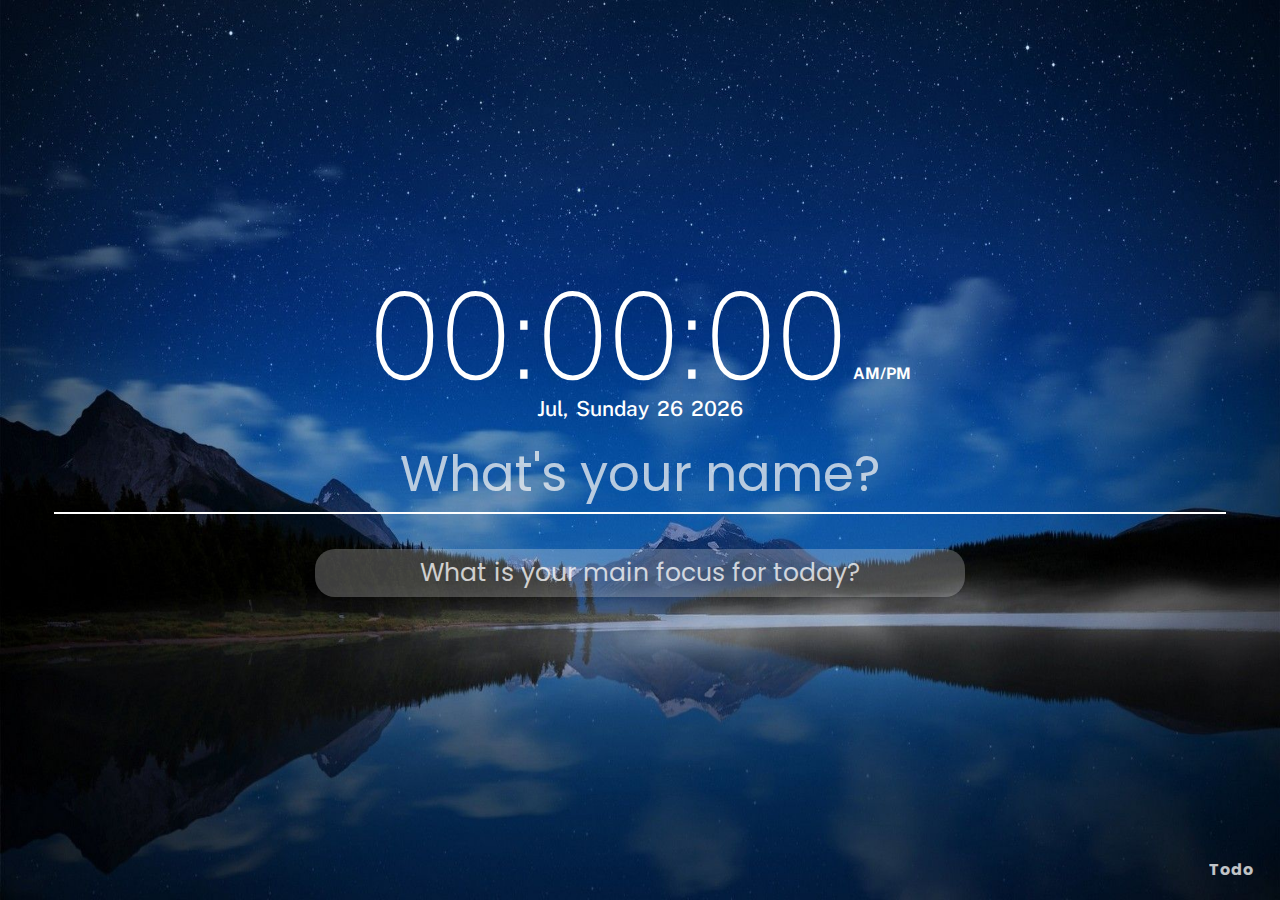
==== Momentum 2/index.html @ 0a2f4bf1 "Add files via upload" ====
<!DOCTYPE html>
<html>
<head>
    <meta charset='utf-8'>
    <meta http-equiv='X-UA-Compatible' content='IE=edge'>
    <title>Momentum App</title>
    <meta name='viewport' content='width=device-width, initial-scale=1'>

    <!-- GOOGLE FONT -->
    <link rel="preconnect" href="https://fonts.googleapis.com">
    <link rel="preconnect" href="https://fonts.gstatic.com" crossorigin>
    <link href="https://fonts.googleapis.com/css2?family=Barlow+Condensed:wght@200&family=Montserrat:wght@200&family=Oswald:wght@200&family=Poppins:wght@300&family=Public+Sans:wght@300&display=swap" rel="stylesheet">

    <!-- FONT AWESOME -->
    <script src="https://kit.fontawesome.com/8077b29d9a.js" crossorigin="anonymous"></script>

    <!-- ICONSCOUT/UNICONS -->
    <link rel="stylesheet" href="https://unicons.iconscout.com/release/v4.0.0/css/line.css">
    
    <!-- Bootstrap SCSS -->
    <link rel="stylesheet" href="./main.css">

    <!-- EXTERNAL CSS -->
    <link rel='stylesheet' type='text/css' media='screen' href='./styles.css'>

</head>
<body>

    <main>

        <div class="backgrounds-container">

            <img src="./assets/bg1.png" alt="" class="showing background">
            <img src="./assets/bg2.png" alt="" class="background">
            <img src="./assets/bg3.png" alt="" class="background">
            <img src="./assets/bg4.png" alt="" class="background">
            <img src="./assets/bg5.png" alt="" class="background">

        </div>
        <!-- Clock -->
        <div class="clock-container">
            
            <i class="fa-solid fa-ellipsis clock-menu-btn" id="active-menu"></i>
            <ul class="clock-menu" id="active-menu">
                <li class="menu-item" id="active-menu">
                    <span class="clock-format-text" id="active-menu">24-hour FORMAT</span>
                    <div class="switch-btn" id="active-menu" data-format="12"></div>
                </li>
            </ul>

            <div class="clock-inner">
            <span class="clock">00:00:00</span>
            <span class="period">AM/PM</span>
            </div>
            
            <div class="calendar">
                <span class="month-name">Month</span>,
                <span class="day-name">Day</span>
                <span class="day-number">00</span>
                <span class="year">0000</span>
            </div>
        </div>

        <!-- Name -->
        <form class="hidden name-container">
            <input type="text" placeholder="What's your name?">
        </form>

        <!-- Greet Div -->
        <div class="greet-container">
            <h1 class="greet"></h1>

            <!-- Reset Name -->
            <form class="hidden toggle-container visible" id="visible">
                <input type="button" id="toggle">
                <label for="toggle">
                    <i class="fa-solid fa-ellipsis toggle-btn"></i>
                </label>
            </form>
            <form class="hidden rename">
                <input type="submit" value="RENAME"/>
            </form>
            
        </div>

        <!-- Focus -->
        <div class="focus-container">
            <form class="focus-form">
                <input type="text" placeholder="What is your main focus for today?" class="focus-input">
            </form>
            <ul class="focus">
                <!-- li will be appended here -->
            </ul>
            <p class="praise">Awesome work!</p>
        </div>

        <!-- Quotes -->
        <div class="quote-container">
            <p class="quote-text">
                
            </p>
            <p class="quote-author"></p>
        </div>

        <!-- Weather -->
        <div class="weather-container">
            <div class="weather">
                <i class="uil uil-cloud-sun cloud"></i>
                <span class="temperature"></span>
            </div>

            <span class="location"></span>
            
        </div>

        <!-- ToDo -->
        <h4 class="todo-btn" data-bs-toggle="modal" data-bs-target="#exampleModal">Todo</h4>
  
        <!-- Modal for ToDo -->
        <div class="modal fade  modal-container" id="exampleModal" tabindex="-1" aria-labelledby="exampleModalLabel" aria-hidden="true">
            <div class="modal-dialog">
            <div class="modal-content">
                <div class="modal-header">
                <h1 class="modal-title" id="exampleModalLabel">My Todo List</h1>
                </div>
                <div class="modal-body">

                <div class="container">
                    <header>

                        <form class="input-section">
                            <input type="text" placeholder="Add a todo . . ." class="todo-input" />
                            <button class="add-btn">
                                <i class="fa-solid fa-plus"></i>
                            </button>

                            <div class="select">
                                <select name="todos" class="filter-todo">
                                    <option value="all">All</option>
                                    <option value="done">Done</option>
                                    <option value="pending">Pending</option>
                                </select>
                            </div>
                        </form>
                    </header>

                    <div class="todos-container">
                        <ul class="todos-list">

                        </ul>

                        <button class="delete-all-btn">
                            DELETE ALL
                        </button>
                    </div>
            
                    <div class="footer-border"></div> 

                    <div class="modal-footer">
                    <button type="button" data-bs-dismiss="modal">Close</button>
                    </div>

                </div>

                </div>
                
            </div>
            </div>
        </div>

    </main>

    <script src='./js/clock.js'></script>
    <script src='./js/background.js'></script>
    <script src='./js/greet.js'></script>
    <script src='./js/focus.js'></script>
    <script src='./js/quote.js'></script>
    <script src='./js/weather.js'></script>
    <script src='./js/todo.js'></script>

    <!-- JavaScript Bundle with Popper -->
    <script src="https://cdn.jsdelivr.net/npm/bootstrap@5.2.3/dist/js/bootstrap.bundle.min.js" integrity="sha384-kenU1KFdBIe4zVF0s0G1M5b4hcpxyD9F7jL+jjXkk+Q2h455rYXK/7HAuoJl+0I4" crossorigin="anonymous"></script>
    
</body>
</html>
---- Momentum 2/main.css ----
.fade {
    transition: opacity 0.15s linear;
  }
  @media (prefers-reduced-motion: reduce) {
    .fade {
      transition: none;
    }
  }
  .fade:not(.show) {
    opacity: 0;
  }
  
  .modal {
    --bs-modal-zindex: 1055;
    --bs-modal-width: 750px;
    --bs-modal-padding: 1rem;
    --bs-modal-margin: 0.5rem;
    --bs-modal-color: ;
    --bs-modal-bg: #fff;
    --bs-modal-border-color: var(--bs-border-color-translucent);
    --bs-modal-border-width: 1px;
    --bs-modal-border-radius: 0.5rem;
    --bs-modal-box-shadow: 0 0.125rem 0.25rem rgba(0, 0, 0, 0.075);
    --bs-modal-inner-border-radius: calc(0.5rem - 1px);
    --bs-modal-header-padding-x: 1rem;
    --bs-modal-header-padding-y: 1rem;
    --bs-modal-header-padding: 1rem 1rem;
    --bs-modal-header-border-color: var(--bs-border-color);
    --bs-modal-header-border-width: 1px;
    --bs-modal-footer-gap: 0.5rem;
    --bs-modal-footer-bg: ;
    --bs-modal-footer-border-color: var(--bs-border-color);
    --bs-modal-footer-border-width: 1px;
    position: fixed;
    top: 0;
    left: 0;
    z-index: var(--bs-modal-zindex);
    display: none;
    width: 100%;
    height: 100%;
    overflow-x: hidden;
    overflow-y: auto;
    outline: 0;
  }
  
  .modal-dialog {
    position: relative;
    width: auto;
    margin: var(--bs-modal-margin);
    pointer-events: none;
  }
  .modal.fade .modal-dialog {
    transition: transform 0.3s ease-out;
    transform: translate(0, -50px);
  }
  @media (prefers-reduced-motion: reduce) {
    .modal.fade .modal-dialog {
      transition: none;
    }
  }
  .modal.show .modal-dialog {
    transform: none;
  }
  .modal.modal-static .modal-dialog {
    transform: scale(1.02);
  }
  
  .modal-dialog-scrollable {
    height: calc(100% - var(--bs-modal-margin) * 2);
  }
  .modal-dialog-scrollable .modal-content {
    max-height: 100%;
    overflow: hidden;
  }
  .modal-dialog-scrollable .modal-body {
    overflow-y: auto;
  }
  
  .modal-dialog-centered {
    display: flex;
    align-items: center;
    min-height: calc(100% - var(--bs-modal-margin) * 2);
  }
  
  .modal-content {
    position: relative;
    display: flex;
    flex-direction: column;
    width: 100%;
    color: var(--bs-modal-color);
    pointer-events: auto;
    background-color: var(--bs-modal-bg);
    background-clip: padding-box;
    border: var(--bs-modal-border-width) solid var(--bs-modal-border-color);
    border-radius: var(--bs-modal-border-radius);
    outline: 0;
  }
  
  .modal-backdrop {
    --bs-backdrop-zindex: 1050;
    --bs-backdrop-bg: #000;
    --bs-backdrop-opacity: 0.5;
    position: fixed;
    top: 0;
    left: 0;
    z-index: var(--bs-backdrop-zindex);
    width: 100vw;
    height: 100vh;
    background-color: var(--bs-backdrop-bg);
  }
  .modal-backdrop.fade {
    opacity: 0;
  }
  .modal-backdrop.show {
    opacity: var(--bs-backdrop-opacity);
  }
  
  .modal-footer > * {
    margin: calc(var(--bs-modal-footer-gap) * 0.5);
  }
  
  @media (min-width: 576px) {
    .modal {
      --bs-modal-margin: 1.75rem;
      --bs-modal-box-shadow: 0 0.5rem 1rem rgba(0, 0, 0, 0.15);
    }
    .modal-dialog {
      max-width: var(--bs-modal-width);
      margin-right: auto;
      margin-left: auto;
    }
    .modal-sm {
      --bs-modal-width: 300px;
    }
  }
  @media (min-width: 992px) {
    .modal-lg,
  .modal-xl {
      --bs-modal-width: 800px;
    }
  }
  @media (min-width: 1200px) {
    .modal-xl {
      --bs-modal-width: 1140px;
    }
  }
  .modal-fullscreen {
    width: 100vw;
    max-width: none;
    height: 100%;
    margin: 0;
  }
  .modal-fullscreen .modal-content {
    height: 100%;
    border: 0;
    border-radius: 0;
  }
  .modal-fullscreen .modal-header,
  .modal-fullscreen .modal-footer {
    border-radius: 0;
  }
  .modal-fullscreen .modal-body {
    overflow-y: auto;
  }
  
  @media (max-width: 575.98px) {
    .modal-fullscreen-sm-down {
      width: 100vw;
      max-width: none;
      height: 100%;
      margin: 0;
    }
    .modal-fullscreen-sm-down .modal-content {
      height: 100%;
      border: 0;
      border-radius: 0;
    }
    .modal-fullscreen-sm-down .modal-header,
  .modal-fullscreen-sm-down .modal-footer {
      border-radius: 0;
    }
    .modal-fullscreen-sm-down .modal-body {
      overflow-y: auto;
    }
  }
  @media (max-width: 767.98px) {
    .modal-fullscreen-md-down {
      width: 100vw;
      max-width: none;
      height: 100%;
      margin: 0;
    }
    .modal-fullscreen-md-down .modal-content {
      height: 100%;
      border: 0;
      border-radius: 0;
    }
    .modal-fullscreen-md-down .modal-header,
  .modal-fullscreen-md-down .modal-footer {
      border-radius: 0;
    }
    .modal-fullscreen-md-down .modal-body {
      overflow-y: auto;
    }
  }
  @media (max-width: 991.98px) {
    .modal-fullscreen-lg-down {
      width: 100vw;
      max-width: none;
      height: 100%;
      margin: 0;
    }
    .modal-fullscreen-lg-down .modal-content {
      height: 100%;
      border: 0;
      border-radius: 0;
    }
    .modal-fullscreen-lg-down .modal-header,
  .modal-fullscreen-lg-down .modal-footer {
      border-radius: 0;
    }
    .modal-fullscreen-lg-down .modal-body {
      overflow-y: auto;
    }
  }
  @media (max-width: 1199.98px) {
    .modal-fullscreen-xl-down {
      width: 100vw;
      max-width: none;
      height: 100%;
      margin: 0;
    }
    .modal-fullscreen-xl-down .modal-content {
      height: 100%;
      border: 0;
      border-radius: 0;
    }
    .modal-fullscreen-xl-down .modal-header,
  .modal-fullscreen-xl-down .modal-footer {
      border-radius: 0;
    }
    .modal-fullscreen-xl-down .modal-body {
      overflow-y: auto;
    }
  }
  @media (max-width: 1399.98px) {
    .modal-fullscreen-xxl-down {
      width: 100vw;
      max-width: none;
      height: 100%;
      margin: 0;
    }
    .modal-fullscreen-xxl-down .modal-content {
      height: 100%;
      border: 0;
      border-radius: 0;
    }
    .modal-fullscreen-xxl-down .modal-header,
  .modal-fullscreen-xxl-down .modal-footer {
      border-radius: 0;
    }
    .modal-fullscreen-xxl-down .modal-body {
      overflow-y: auto;
    }
  }
---- Momentum 2/styles.css ----
* {
    margin: 0;
    padding: 0;
    box-sizing: border-box;
}

/* //HIDDEN ELEMENTS */

.hidden {
    display: none;
}

.greet, .praise {
    opacity: 0;
    visibility: hidden;
}

.visibility {
    transition: 0.3s ease;
    transition-delay: 320ms;
    opacity: 1;
    visibility: visible;
}

/* //BODY */

body {
    color: white;
    font-family: 'Public Sans', sans-serif;
    font-weight: lighter;
    width: 100%;
    height: 100%;
}

/* //BACKGROUND */

.backgrounds-container {
    position: absolute;
    width: 100%;
    height: 100%;
    z-index: -1;
}

.background {
    position: absolute;
    width: 100%;
    height: 100%;
    background-size: contain;
    opacity: 0;
    transition: opacity 1s ease-in-out;
}

.showing {
    opacity: 1;
    z-index: -1;
    transition: none;
}

/* //MAIN DIV */

main {
    display: flex;
    flex-direction: column;
    justify-content: center;
    align-items: center;
    height: 100vh;
}

.clock-container {
    position: relative;
    color: white;
    display: flex;
    flex-direction: column;
    justify-content: center;
    align-items: center;
}

.clock-container:hover .clock-menu-btn{
    transition: 0.3s ease;
    opacity: 1;
}

.clock {
    color: white;
    font-size: 120px;
    letter-spacing: 3px;
}

.calendar {
    display: flex;
    justify-self: center;
    align-items: center;
    font-size: 1.3rem;
    font-weight: 500;
    margin-bottom: 5px;
    transform: translateY(-10px);
}

.day-name, .day-number, .year {
    margin-left: 8px;
}

.period {
    font-weight: bold;
}

.clock-menu-btn {
    color: white;
    position: absolute;
    top: -10px;
    right: 0;
    font-size: 20px;
    cursor: pointer;
    opacity: 0;
    border-radius: 25px;
}

.clock-menu-btn:hover {
    outline: 2px solid white;
    outline-offset: 4px;
    transition: 0.2s;
}

.clock-menu {
    font-weight: bold;
    position: absolute;
    top: -15px;
    right: 28px;
    z-index: 1;
    list-style: none;
    background-color: rgba(255, 255, 255, 0.4);
    color: rgba(255, 255, 255, 0.8);
    padding: 6.5px 20px;
    border-radius: 5px;
    box-shadow: 0 5px 25px rgba(0, 0, 0, 0.5);
    visibility: hidden;
    opacity: 0;
    transition: 0.3s ease;
}

.clock-menu.active {
    visibility: visible;
    opacity: 1;
}

.menu-item {
    display: flex;
    justify-content: center;
    align-items: center;
}

.clock-format-text {
    color: #fff;
    font-size: 14px;
    margin-right: 20px;
}

.switch-btn {
    width: 35px;
    height: 15px;
    background: #485470;
    border-radius: 75px;
    box-shadow: inset 2px 2px 4px rgba(255, 255, 255, 0.1),
                inset -2px -2px 4px rgba(0, 0, 0, 0.2);
    cursor: pointer;
    display: flex;
    justify-content: center;
    align-items: center;
}

.switch-btn::before {
    content: '';
    position: absolute;
    width: 14px;
    height: 14px;
    background-color: #ff5e9a;
    border-radius: 50%;
    box-shadow: 0 5px 25px #ff5e9a;
    transform: translateX(-10px);
    transition: 0.3s ease;
    transition-property: background, transform ;
}

.switch-btn.active::before {
    background-color: #0bff8d;
    box-shadow: 0 5px 25px #0bff8d;
    transform: translateX(10px);
}

/* ---------------------- */

.name-container > input {
    border-top: hidden;
    border-left: hidden;
    border-right: hidden;

    border-bottom: 2px solid white;

    /* To extend border length */
    padding: 0 100px; 

    font-size: 50px;
    background-color: transparent;
    text-align: center;
    color: white;
    font-family: 'Poppins', sans-serif;
    margin-bottom: 10px;
    
}

.name-container > input:focus {
    outline: none;
}

.name-container > input::placeholder {
    color: rgba(245, 245, 245, 0.867);
    opacity: 85%;
    font-family: 'Poppins', sans-serif;
    font-size: 50px;
}

/* //GREETING */
.greet-container {
    display: flex;
    justify-content: center;
    align-items: center;
}

.greet {
    margin: 0 0 20px;
    font-family: 'Public Sans', sans-serif;
    font-weight: lighter;
    letter-spacing: 1px;
    font-size: 45px;
    color: white;
}

.toggle-container {
    cursor: pointer;
    transition: 0.3s ease;
    opacity: 0;
    transform:translate(-12px,-16px);
}

.greet-container:hover .toggle-container {
    opacity: 1;
}

/* //TOGGLE-MENU */
#toggle + label i {
    cursor: pointer;
    color: white;
    font-size: 20px;
    border-radius: 25px;
    margin-bottom: 15px;
    margin-left: 15px;
}
  
#toggle[type="button"] {
    display: none;
}

#toggle + label:hover i {
    outline: 2px solid white;
    outline-offset: 4px;
    transition: 0.2s;
}

/* //RENAME */
  
.rename {
    transform: translateX(-10px);
    height: 30px;
    margin-bottom: 20px;
}
  
.rename input {
    font-size: 13px;
    border-radius: 25px;
    background-color: rgba(255, 255, 255, 0.2);
    color: white;
    font-weight: bold;
    letter-spacing: 1.5px;
    border: none;
    padding: 5px 20px;
    margin: 5px 0px;
}
  
.rename input:hover {
    cursor: pointer;
    background-color: rgba(255, 255, 255, 0.4);
    color: rgba(255, 255, 255, 0.8);
    transition: 0.3s;
}

/* //FOCUS */
.focus-container {
    display: flex;
    flex-direction: column;
    justify-content: center;
    align-items: center;
}

.focus-form input {
    margin-top: 5px;
    border: none;
    border-radius: 20px;
    color: white;
    width: 650px;
    font-family: 'Poppins', sans-serif;
    text-align: center;
    font-size: 25px;
    padding: 5px 0;
    background-color: rgba(255, 255, 255, 0.24);    
}

.focus-form input::placeholder {
    opacity: 75%;
    color: white;
}

.focus-form > input:focus {
    outline: none;
}

.focus::-webkit-scrollbar {
    display: none;
}

.focus li {
    padding-top: 0.5rem;
    display: flex;
    justify-content: center;
    list-style: none;
}
  
.focus input[type="checkbox"] {
    transform: translateY(3px);
    width: 18px;

    transition: 0.3s ease;
    opacity: 0;
}
  
.focus input[type="checkbox"]:hover {
    opacity: 1;
    cursor: pointer;
}
  
input:checked + label {
    text-decoration: line-through;
    color: rgb(197, 197, 197);
}
  
label {
    letter-spacing: 2px;
    margin: 0px 15px;
    font-weight: bold;
    word-break: break-all;
    font-size: 50px;
}
  
.focus li button {
    cursor: pointer;
    color: rgb(255, 255, 255, 0.6);
    transition: all ease 0.5s;
    background-color: transparent;
    border: none;
    color: white;
    font-family: 'Poppins', sans-serif;
    font-weight: bold;
    font-size: 20px;
    transform: translateY(2px);

    transition: 0.3s ease;
    opacity: 0;
}
  
.focus li button:hover {
    opacity: 1;
}

.praise {
    letter-spacing: 1px;
    margin-top: 20px;
}

/* Quotes */
.quote-container {
    width: 60%;
    display: flex;
    flex-direction: column;
    position: absolute;
    bottom: 2%;
    left: 1%;
}

.quote-text, .quote-author {
    font-style: italic;
    color: white;
    font-family: 'Poppins', sans-serif;
    font-size: 12px;
}

/* //ToDo */

.todo-btn {
    position: absolute;
    cursor: pointer;
    bottom: 2%;
    right: 2%;
    opacity: 75%;
    color: white;
    font-family: 'Poppins', sans-serif;
}

.modal-title {
    font-size: 30px;
    color: black;
    font-family: 'Poppins', sans-serif;
    font-weight: bold;
    margin: 12px 0;
}

.modal-content {
    background-color: #ebedf5;
    opacity: 1;
}

.modal-header {
    display: flex;
    justify-content: center;
}

.container {
    margin: 0px 20px;
    padding: 20px 20px 10px;
    display: flex;
    flex-direction: column;
    justify-content: center;
}

.container header {
    display: flex;
    flex-direction: column;
    justify-content: center;
    align-items: center;
    width: 100%;
}

header .input-section {
    display: flex;
    width: 100%;
    justify-content: space-between;
    align-items: center;
}

.input-section input {
    border: 1px solid gray;
    padding: 20px;
    font-family: 'Poppins', sans-serif;
    font-size: 15px;
    width: 100%;
    margin-right: 10px;
    height: 35px;
    border-radius: 30px;
}

.input-section input::placeholder {
    opacity: 50%;
    font-family: 'Poppins', sans-serif;
    font-size: 15px;
}

.input-section input:focus {
    outline: 1px solid gray;;
    outline-offset: 2px;
}

.add-btn {
    color: white;
    cursor: pointer;
    display: flex;
    align-items: center;
    background-color: rgb(234, 159, 93);
    border: none;
    border-radius: 30px;
    height: 35px;
    padding: 20px;
    background-color: none;
}

.add-btn i {
    font-size: 20px;
}

.delete-all-btn {
    color: white;
    font-family: 'Poppins', sans-serif;
    background-color: rgb(234, 159, 93);
    border: none;
    font-weight: bold;
    cursor: pointer;
    border-radius: 30px;
    padding: 10px 15px;
    margin-top: 15px;
}

.add-btn:hover, .delete-all-btn:hover{
    background-color: rgb(185, 122, 67);
}

.todos-list {
    display: flex;
    flex-direction: column;
    justify-content: center;
    margin: 10px 0px;
}

.todos-list li {
    transition: all 0.3s ease;
    display: flex;
    justify-content: center;
    align-items: center;
    margin: 5px 0px;
}

.todos-list span {
    flex: 1;
    margin-right: 10px;
    background-color: #f4f5f7;
    padding: 6px 20px;
    border-radius: 30px;
    overflow-wrap: break-word;
    width: 10%;
    font-size: 20px;
    font-family: 'Poppins', sans-serif;
}


.edit-input {
    width: 100%;
    margin-right: 10px;
    background-color: #f4f5f7;
    padding: 6px 20px;
    border-radius: 30px;
    font-family: 'Poppins', sans-serif;
    font-size: 20px;
    border: none;
}

.edit-input:focus {
    outline: 1px solid gray;
    outline-offset: 3px;
}

.todos-list button {
    border-radius: 10px;
    color: white;
    border: none;
    cursor: pointer;
    margin-left: 5px;
    padding: 10px;
    font-size: 18px;
}

.check-btn {
    background-color: rgb(69, 178, 69);
}

.edit-btn {
    background-color: #4545b8;
}

.delete-btn {
    background-color: #cf3737;
}

.fa-trash-can, 
.fa-check,
.fa-pen-to-square {
    pointer-events: none;
}

.task-container {
    color: black;
    list-style: none;
    display: flex;
    justify-content: space-between;
}

.done {
    text-decoration: line-through;
    opacity: 0.5;
}

.slide {
    transform: translateX(10rem);
    opacity: 0;
}

.footer-border{
    margin-top: 25px;
    border-bottom: 1px solid black;
}

.modal-footer {
    display: flex;
    justify-content: flex-end;
}

.modal-footer button {
    color: white;
    font-family: 'Poppins', sans-serif;
    background: #ea9f5d;
    border: none;
    font-weight: bold;
    cursor: pointer;
    border-radius: 5px;
    padding: 5px 20px;
    background-color: none;
    margin: 20px 0 15px;
}

.modal-footer button:hover {
    background-color: rgb(185, 122, 67);
}

/* Resetting the select tag */
select {
    -webkit-appearance: none;
    -moz-appearance: none;
    appearance: none;
    outline: none;
    border: none;
}

.select {
    width: 15rem;
    border-radius: 30px;
    margin-left: 15px;
    position: relative;
    overflow: hidden;
}

.filter-todo {
    width: 100%;
}

select {
    opacity: 85%;
    font-family: 'Poppins', sans-serif;
    letter-spacing: 1.5px;
    cursor: pointer;
    padding: 12px;
}

.select::after {
    content: '\25BC';
    position: absolute;
    background: #ea9f5d;
    top: -5px;
    right: 0;
    padding: 1rem;
    pointer-events: none;
    transition: all 0.3s ease ;
}

.select:hover::after {
    background-color: rgb(185, 122, 67);;
}

/* //WEATHER */

.weather-container {
    display: flex;
    flex-direction: column;
    color: white;
    position: absolute;
    top: 2%;
    right: 1.5%;
    align-items: flex-end;
}

.cloud {
    font-size: 30px;
}

.temperature {
    font-size: 25px;
}


.todo-btn:hover {
    transform: scale(1.3);
    transition: 0.2s;
}

/* -----------> //RESPONSIVENESS <----------- */
@media (max-width: 914px){
    .name-container > input {
        padding: 0 50px;  
    }

    .focus-form input {
        width: 550px;
    }

    #toggle + label i {
        transform: translateY(-12px);
    } 

    .greet {
        font-size: 30px;
    }

    .toggle-container {
        opacity: 1;
    }
}

@media (max-width: 550px){
    .name-container > input {
        padding: 0px; 
        font-size: 30px;
    }

    .name-container > input::placeholder {
        font-size: 30px;
    }
    
    .focus-form input {
        width: 300px;
        font-size: 15px;
    }

    .greet {
        margin: 0 0 20px;
        font-family: 'Public Sans', sans-serif;
        font-weight: lighter;
        letter-spacing: 1px;
        font-size: 12px;
        color: white;
    }

    #toggle + label i {
        font-size: 12px;
        transform: translateY(-8px);
    }

    .focus label {
        margin: 0px 10px;
    }

    label {
        margin: 0px;
        font-size: 25px;
    }

    .greet-container label {
        margin-left: 0px;
    }

    .praise {
        margin-top: 8px;
        font-size: 12px;
    }

    .clock {
        font-size: 60px;
    }

    .calendar {
        font-size: 14px;
    }

    .cloud {
        font-size: 20px;
    }
    
    .temperature {
        font-size: 15px;
    }

    .location {
        font-size: 12px;
    }

    .weather-container {
        top: 1%
    }

    .quote-container {
        bottom: 1%;
    }

    .quote-text, .quote-author {
        font-size: 8px;
    }

    .todo-btn {
        font-size: 12px;
        bottom: 1%;
    }

    .modal-title {
        font-size: 25px;
    }

    .container {
        padding-top: 5px;
    }
    
    .input-section input {
        padding: 15px;
        font-size: 15px;
        height: 25px;
    }
    
    .input-section input::placeholder {
        font-size: 12px;
    }
    
    .add-btn {
        height: 25px;
        padding: 15px;
    }
    
    .add-btn i {
        font-size: 12px;
    }
    
    .delete-all-btn {
        font-size: 12px;
        padding: 5px 12px;
    }
    
    .todos-list span {
        padding: 4px 20px;
        font-size: 15px;
    }
    
    .edit-input {
        padding: 4px 20px;
        font-size: 15px;
    }
    
    .todos-list button {
        padding: 10px;
        font-size: 10px;
    }
    
    .select {
        width: 15rem;
        border-radius: 30px;
        margin-left: 15px;
        position: relative;
        overflow: hidden;
    }
    
    select {
        font-size: 10px;
        opacity: 85%;
        font-family: 'Poppins', sans-serif;
        letter-spacing: 1.5px;
        cursor: pointer;
        padding: 9px;
    }
    
    .select::after {
        content: '\25BC';
        position: absolute;
        background: #ea9f5d;
        font-size: 10px;
        top: -1px;
        right: 0;
        padding: 10px 6px;
        pointer-events: none;
        transition: all 0.3s ease ;
    }
    
    .select:hover::after {
        background-color: rgb(185, 122, 67);;
    }
    
}
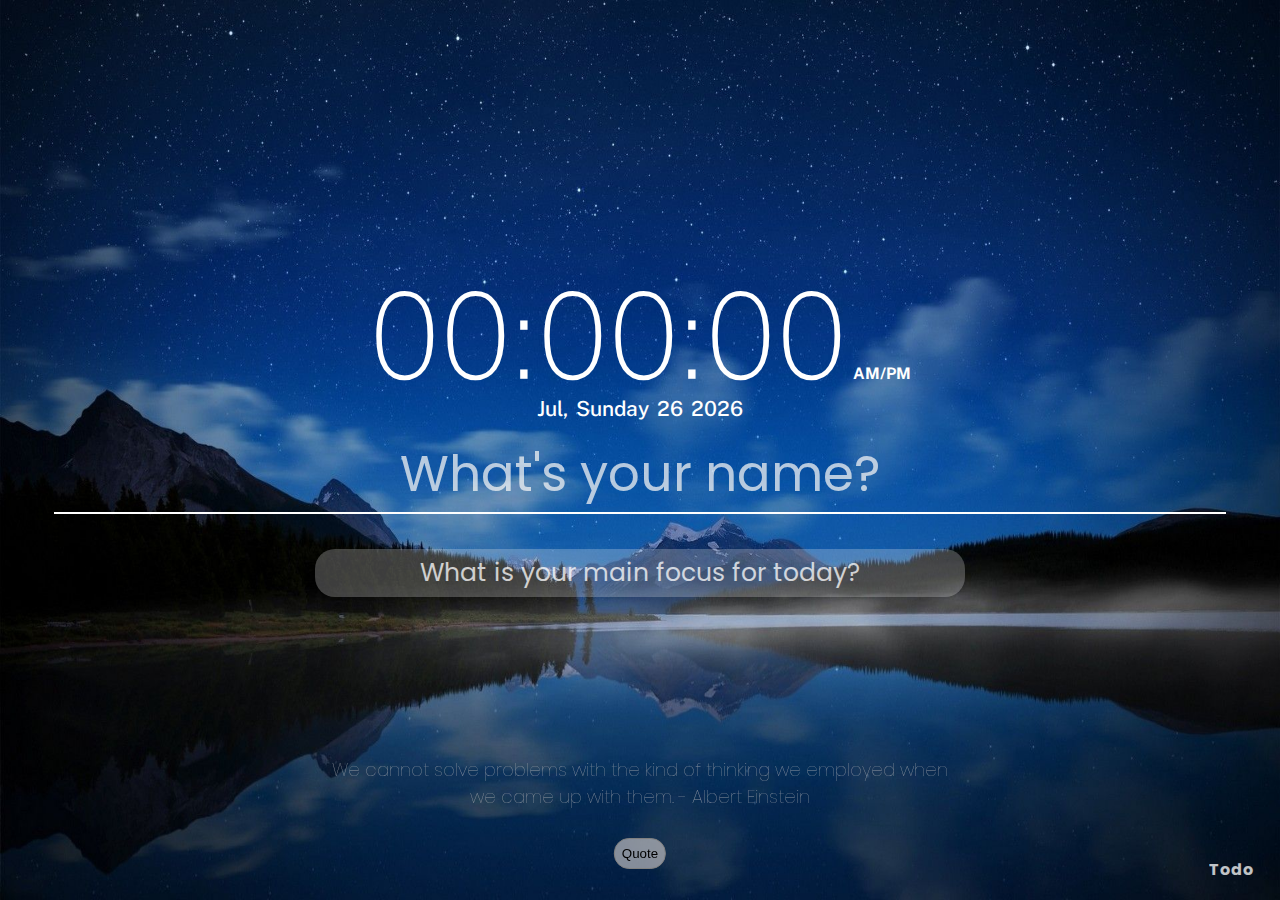
==== commit 1056ab68: "New Quotes and additional styles" ====
--- a/Momentum 2/index.html
+++ b/Momentum 2/index.html
@@ -95,12 +95,21 @@
         </div>
 
         <!-- Quotes -->
-        <div class="quote-container">
-            <p class="quote-text">
-                
-            </p>
-            <p class="quote-author"></p>
+        <div class="quotes"></div>
+
+            <div class="quotesModal">
+            <input 
+                type="text"
+                id="quoteInput"
+                placeholder="Enter a quote"
+                onkeydown="addQuote(event)"
+            >
+        <div id="quotesList"></div>
         </div>
+
+        <button id="quotesBtn">
+             Quote
+        </button>
 
         <!-- Weather -->
         <div class="weather-container">
--- a/Momentum 2/styles.css
+++ b/Momentum 2/styles.css
@@ -386,20 +386,73 @@
 }
 
 /* Quotes */
-.quote-container {
-    width: 60%;
-    display: flex;
-    flex-direction: column;
-    position: absolute;
-    bottom: 2%;
-    left: 1%;
-}
-
-.quote-text, .quote-author {
-    font-style: italic;
-    color: white;
-    font-family: 'Poppins', sans-serif;
-    font-size: 12px;
+#quotesBtn {
+    position: fixed;
+    bottom: 0;
+  }
+
+  #quotesBtn {
+    left: 50%;
+    transform: translateX(-50%);
+    bottom: 3.5%;
+    padding: 7px;
+    background-color: rgba(196, 193, 194, 0.68);
+    border: 1px solid gray;
+    border-radius: 15px;
+  }
+  
+  #quotesBtn:hover {
+    background-color: rgb(250, 250, 250);
+    font-size: 15px;
+  }
+
+  .quotesModal {
+  display: none;
+  color: black;
+  background-color: rgb(154, 151, 151);
+  position: fixed;
+  z-index: 9999;
+  width: 75%;
+  bottom: 10%;
+  left: 50%;
+  transform: translateX(-50%);
+}
+
+.quotesModal.show {
+  display: block;
+}
+
+.quotes {
+  font-size: 18px;
+  color: rgba(196, 193, 194, 0.68);
+  text-align: center;
+  position: fixed;
+  bottom: 10%;
+  left: 50%;
+  transform: translateX(-50%);
+  font-family: 'Poppins', sans-serif;
+}
+
+#quotesList {
+  height: 150px;
+  overflow-y: scroll;
+}
+
+.quotesModal input {
+    border: 1px solid gray;
+    padding: 20px;
+    font-family: 'Poppins', sans-serif;
+    font-size: 15px;
+    width: 100%;
+    margin-right: 10px;
+    height: 35px;
+    border-radius: 30px;
+}
+
+.quotesModal input::placeholder {
+    opacity: 50%;
+    font-family: 'Poppins', sans-serif;
+    font-size: 15px;
 }
 
 /* //ToDo */
